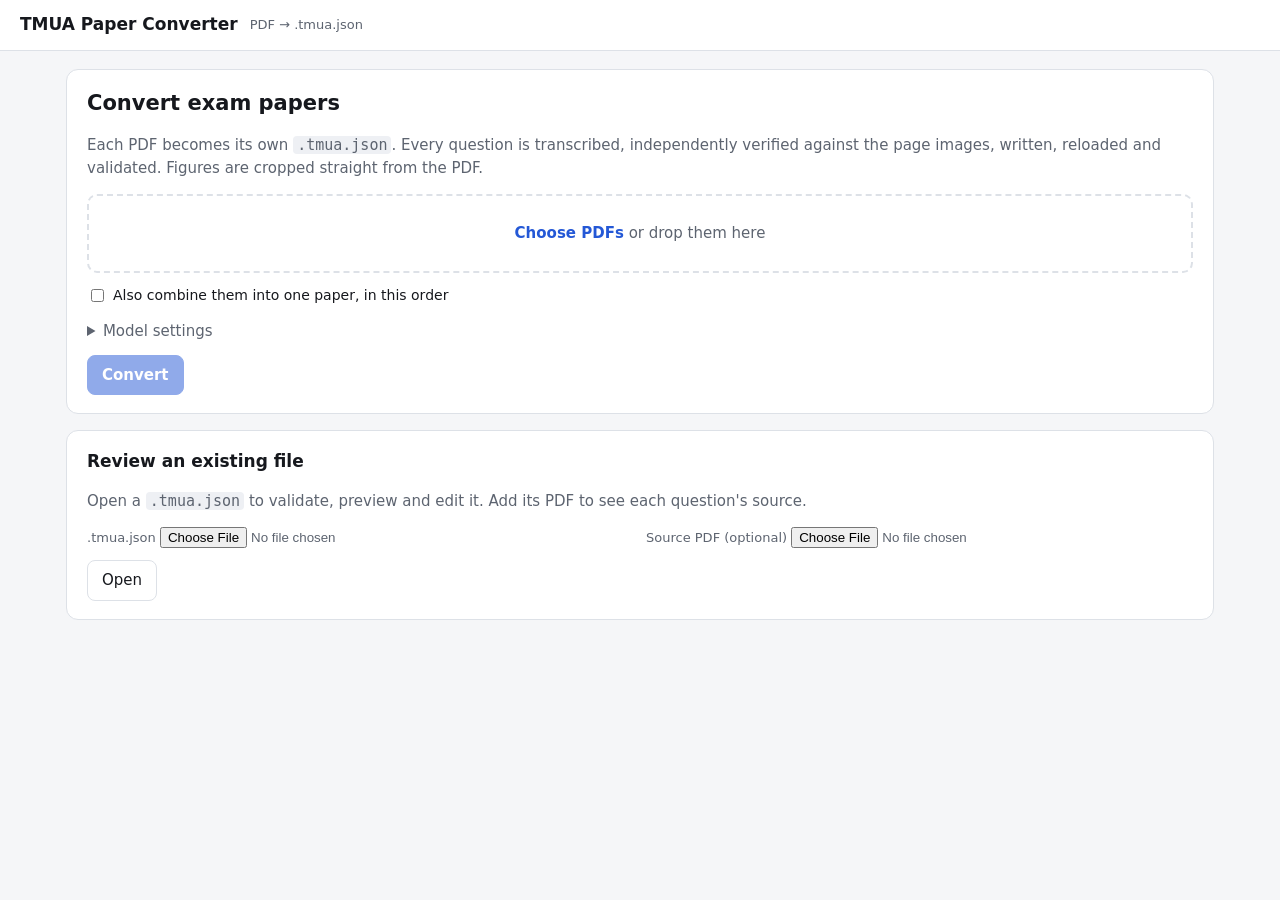
==== tmua_converter/web/static/index.html @ e8d1bb81 "Add TMUA paper converter: PDF to .tmua.json with multi-pass visual checks A local web app and CLI th" ====
<!doctype html>
<html lang="en">
<head>
<meta charset="utf-8">
<meta name="viewport" content="width=device-width, initial-scale=1">
<title>TMUA Paper Converter</title>
<link rel="icon" href="data:image/svg+xml,%3Csvg xmlns=%22http://www.w3.org/2000/svg%22 viewBox=%220 0 32 32%22%3E%3Crect width=%2232%22 height=%2232%22 rx=%226%22 fill=%22%232458d6%22/%3E%3Ctext x=%2216%22 y=%2223%22 font-size=%2218%22 text-anchor=%22middle%22 fill=%22white%22 font-family=%22serif%22%3E%E2%88%91%3C/text%3E%3C/svg%3E">
<link rel="stylesheet" href="vendor/katex/katex.min.css">
<link rel="stylesheet" href="question.css">
<link rel="stylesheet" href="style.css">
<script src="vendor/katex/katex.min.js"></script>
<script src="vendor/katex/contrib/auto-render.min.js"></script>
<script src="question-render.js"></script>
</head>
<body>
<header class="top">
  <a href="#/" class="brand">TMUA Paper Converter</a>
  <span class="tag">PDF → .tmua.json</span>
</header>

<main id="view"></main>

<template id="tpl-home">
  <section class="card">
    <h1>Convert exam papers</h1>
    <p class="muted">Each PDF becomes its own <code>.tmua.json</code>. Every question is transcribed, independently
      verified against the page images, written, reloaded and validated. Figures are cropped straight from the PDF.</p>
    <label class="drop" id="drop">
      <input type="file" id="pdfs" accept="application/pdf,.pdf" multiple hidden>
      <strong>Choose PDFs</strong> or drop them here
    </label>
    <ol id="file-list" class="file-list"></ol>

    <div class="row">
      <label class="check"><input type="checkbox" id="combine"> Also combine them into one paper, in this order</label>
    </div>
    <div class="row" id="combine-row" hidden>
      <label>Combined paper title <input type="text" id="combine-title" placeholder="Exact title for the combined paper"></label>
    </div>

    <details class="settings">
      <summary>Model settings</summary>
      <div class="grid2">
        <label>Model <select id="model"></select></label>
        <label>Effort
          <select id="effort">
            <option value="medium">medium</option>
            <option value="high" selected>high (default)</option>
            <option value="xhigh">xhigh</option>
            <option value="max">max (slowest, most thorough)</option>
          </select>
        </label>
      </div>
      <p class="muted small" id="render-note"></p>
    </details>
    <div class="row" id="key-row" hidden>
      <label>Anthropic API key <input type="password" id="api-key" autocomplete="off" placeholder="sk-ant-…"></label>
      <p class="muted small">Used only for this conversion and never stored. Or set ANTHROPIC_API_KEY before starting the app.</p>
    </div>
    <div class="actions">
      <button id="start" class="primary" disabled>Convert</button>
      <span id="start-msg" class="muted"></span>
    </div>
  </section>

  <section class="card">
    <h2>Review an existing file</h2>
    <p class="muted">Open a <code>.tmua.json</code> to validate, preview and edit it. Add its PDF to see each question's source.</p>
    <div class="grid2">
      <label>.tmua.json <input type="file" id="review-json" accept=".json,application/json"></label>
      <label>Source PDF (optional) <input type="file" id="review-pdf" accept="application/pdf,.pdf"></label>
    </div>
    <div class="actions"><button id="review-open">Open</button> <span id="review-msg" class="muted"></span></div>
  </section>

  <section class="card" id="recent-card" hidden>
    <h2>This session</h2>
    <ul id="recent" class="recent"></ul>
  </section>
</template>

<template id="tpl-job">
  <section class="card">
    <div class="job-head">
      <h1 id="job-title">Converting…</h1>
      <span id="job-status" class="pill"></span>
    </div>
    <p class="muted small">Accuracy over speed: each paper takes a while (every page is read, every question is checked
      at least twice, every figure crop is inspected). You can leave this page open.</p>
    <div id="results"></div>
    <details id="log-box" open>
      <summary>Progress log</summary>
      <pre id="log" class="log"></pre>
    </details>
  </section>
</template>

<template id="tpl-review">
  <section class="card">
    <div class="review-head">
      <div>
        <a id="back" class="small">← back</a>
        <h1 id="rv-file"></h1>
      </div>
      <div class="actions">
        <span id="rv-dirty" class="muted small" hidden>Unsaved changes</span>
        <button id="rv-save" class="primary">Save &amp; re-validate</button>
        <a id="rv-download" class="button">Download .tmua.json</a>
      </div>
    </div>
    <div class="grid5" id="rv-meta"></div>
    <div id="rv-report"></div>
    <div class="filters">
      <label class="check"><input type="radio" name="flt" value="all" checked> All</label>
      <label class="check"><input type="radio" name="flt" value="flagged"> Needs review / issues</label>
    </div>
  </section>
  <div id="rv-questions"></div>
</template>

<script src="app.js"></script>
</body>
</html>
---- tmua_converter/web/static/question.css ----
/* Look of a rendered question (review UI and headless renders). */
.tmua-q { display: flex; gap: 14px; font-family: "Georgia", "DejaVu Serif", serif; font-size: 17px;
  line-height: 1.5; color: #111; background: #fff; }
.tmua-qnum { font-family: system-ui, sans-serif; font-weight: 700; min-width: 1.6em; }
.tmua-qbody { flex: 1; min-width: 0; }
.tmua-stem p { margin: 0 0 0.7em; }
.tmua-fig { margin: 0.4em 0 0.9em; }
.tmua-fig img { max-width: min(100%, 560px); height: auto; display: block; }
.tmua-options { margin-top: 0.4em; }
.tmua-option { display: flex; gap: 12px; margin: 0.35em 0; align-items: baseline; }
.tmua-label { font-family: system-ui, sans-serif; font-weight: 700; min-width: 1.3em; }
.tmua-content p { margin: 0; }
.tmua-q .katex-display { margin: 0.5em 0; }
.tmua-q .katex { font-size: 1.08em; }
---- tmua_converter/web/static/style.css ----
:root {
  --bg: #f5f6f8; --card: #ffffff; --text: #16181d; --muted: #5d6470; --line: #dde1e7;
  --accent: #2458d6; --accent-text: #ffffff; --ok: #1a7f45; --warn: #a15c00; --err: #c0262d;
  --ok-bg: #e6f4ec; --warn-bg: #fdf1dc; --err-bg: #fce8e9; --code: #eef0f4;
}
@media (prefers-color-scheme: dark) {
  :root:not([data-theme="light"]) {
    --bg: #111317; --card: #1b1e24; --text: #e8eaee; --muted: #9aa2ad; --line: #2e333b;
    --accent: #6f98ff; --accent-text: #0b1020; --ok: #5fd08f; --warn: #f0b04f; --err: #ff7a80;
    --ok-bg: #173323; --warn-bg: #3a2c12; --err-bg: #3d1a1c; --code: #262a31;
  }
}
* { box-sizing: border-box; }
body { margin: 0; background: var(--bg); color: var(--text);
  font: 15px/1.5 system-ui, -apple-system, "Segoe UI", Roboto, sans-serif; }
a { color: var(--accent); cursor: pointer; }
code { background: var(--code); padding: 0 4px; border-radius: 4px; }
.top { display: flex; align-items: center; gap: 12px; padding: 12px 20px; border-bottom: 1px solid var(--line);
  background: var(--card); }
.brand { font-weight: 700; color: var(--text); text-decoration: none; font-size: 17px; }
.tag { color: var(--muted); font-size: 13px; }
main { max-width: 1180px; margin: 0 auto; padding: 18px 16px 60px; }
.card { background: var(--card); border: 1px solid var(--line); border-radius: 12px; padding: 18px 20px;
  margin-bottom: 16px; }
h1 { font-size: 21px; margin: 0 0 6px; } h2 { font-size: 17px; margin: 0 0 6px; }
.muted { color: var(--muted); } .small { font-size: 13px; }
label { display: block; font-size: 13px; color: var(--muted); }
label input[type=text], label input[type=password], label input[type=number], label select, textarea {
  display: block; width: 100%; margin-top: 4px; padding: 7px 9px; border: 1px solid var(--line); border-radius: 7px;
  background: var(--bg); color: var(--text); font: inherit; }
textarea { font-family: ui-monospace, SFMono-Regular, Menlo, Consolas, monospace; font-size: 13px; resize: vertical; }
label.check { display: inline-flex; align-items: center; gap: 6px; color: var(--text); font-size: 14px; margin-right: 14px; }
.row { margin: 12px 0; }
.grid2 { display: grid; grid-template-columns: 1fr 1fr; gap: 12px; margin: 10px 0; }
.grid5 { display: grid; grid-template-columns: 2fr 1fr 1fr 1fr 1.4fr; gap: 10px; margin: 10px 0; }
@media (max-width: 760px) { .grid2, .grid5 { grid-template-columns: 1fr; } }
button, .button { display: inline-block; padding: 8px 14px; border-radius: 8px; border: 1px solid var(--line);
  background: var(--card); color: var(--text); font: inherit; cursor: pointer; text-decoration: none; }
button.primary { background: var(--accent); border-color: var(--accent); color: var(--accent-text); font-weight: 600; }
button:disabled { opacity: .5; cursor: default; }
.actions { display: flex; align-items: center; gap: 10px; flex-wrap: wrap; margin-top: 12px; }
.drop { display: block; border: 2px dashed var(--line); border-radius: 10px; padding: 26px; text-align: center;
  cursor: pointer; margin-top: 12px; color: var(--muted); font-size: 15px; }
.drop.over { border-color: var(--accent); background: var(--code); }
.drop strong { color: var(--accent); }
.file-list { padding-left: 22px; margin: 10px 0; }
.file-list li { padding: 6px 0; border-bottom: 1px solid var(--line); }
.file-line { display: flex; align-items: center; gap: 8px; }
.file-line .name { flex: 1; word-break: break-all; }
.file-line button { padding: 2px 8px; }
.overrides { display: grid; grid-template-columns: 2fr 1fr 1fr 1fr 1fr; gap: 8px; margin-top: 6px; }
@media (max-width: 760px) { .overrides { grid-template-columns: 1fr 1fr; } }
details.settings { margin-top: 12px; } summary { cursor: pointer; color: var(--muted); }
.pill { display: inline-block; padding: 2px 10px; border-radius: 999px; font-size: 12px; font-weight: 600;
  background: var(--code); color: var(--muted); }
.pill.ok { background: var(--ok-bg); color: var(--ok); } .pill.warn { background: var(--warn-bg); color: var(--warn); }
.pill.err { background: var(--err-bg); color: var(--err); }
.job-head, .review-head { display: flex; justify-content: space-between; align-items: center; gap: 12px; flex-wrap: wrap; }
.log { background: var(--code); border-radius: 8px; padding: 10px; max-height: 320px; overflow: auto; font-size: 12.5px;
  white-space: pre-wrap; margin: 8px 0 0; }
.result { border: 1px solid var(--line); border-radius: 10px; padding: 12px 14px; margin: 12px 0; }
.result h3 { margin: 0 0 6px; font-size: 16px; word-break: break-all; }
.result ul { margin: 6px 0; padding-left: 18px; }
.recent { list-style: none; padding: 0; margin: 0; } .recent li { padding: 4px 0; }
.filters { margin-top: 6px; }
.issues { list-style: none; padding: 0; margin: 8px 0 0; font-size: 13px; }
.issues li { padding: 3px 8px; border-radius: 6px; margin: 3px 0; }
.issues li.error { background: var(--err-bg); color: var(--err); }
.issues li.warning { background: var(--warn-bg); color: var(--warn); }
.issues li.info { background: var(--code); color: var(--muted); }
.qcard { background: var(--card); border: 1px solid var(--line); border-radius: 12px; margin-bottom: 14px; overflow: hidden; }
.qcard.flagged { border-color: var(--warn); }
.qcard.has-error { border-color: var(--err); }
.qhead { display: flex; justify-content: space-between; align-items: center; padding: 8px 14px; border-bottom: 1px solid var(--line);
  gap: 8px; flex-wrap: wrap; }
.qhead strong { font-size: 15px; }
.qcols { display: grid; grid-template-columns: 1fr 1fr; gap: 0; }
@media (max-width: 900px) { .qcols { grid-template-columns: 1fr; } }
.qcol { padding: 12px 14px; min-width: 0; }
.qcol + .qcol { border-left: 1px solid var(--line); }
@media (max-width: 900px) { .qcol + .qcol { border-left: 0; border-top: 1px solid var(--line); } }
.qcol h4 { margin: 0 0 8px; font-size: 12px; text-transform: uppercase; letter-spacing: .04em; color: var(--muted); }
.source-img { width: 100%; height: auto; background: #fff; border: 1px solid var(--line); border-radius: 6px; }
.render-box { background: #fff; color: #111; border-radius: 6px; padding: 10px; border: 1px solid var(--line); overflow-x: auto; }
.qfoot { padding: 0 14px 12px; }
.editor { display: grid; gap: 8px; margin-top: 8px; }
.editor .opt { display: grid; grid-template-columns: 26px 1fr; gap: 6px; align-items: start; }
.editor .opt b { padding-top: 8px; }
.editor .img-edit { display: grid; grid-template-columns: 120px 1fr auto; gap: 8px; align-items: center; }
.editor .img-edit img { max-width: 120px; background: #fff; border: 1px solid var(--line); }
.history { font-size: 12.5px; color: var(--muted); margin: 6px 0 0; padding-left: 18px; }
.empty { color: var(--muted); padding: 20px; text-align: center; }
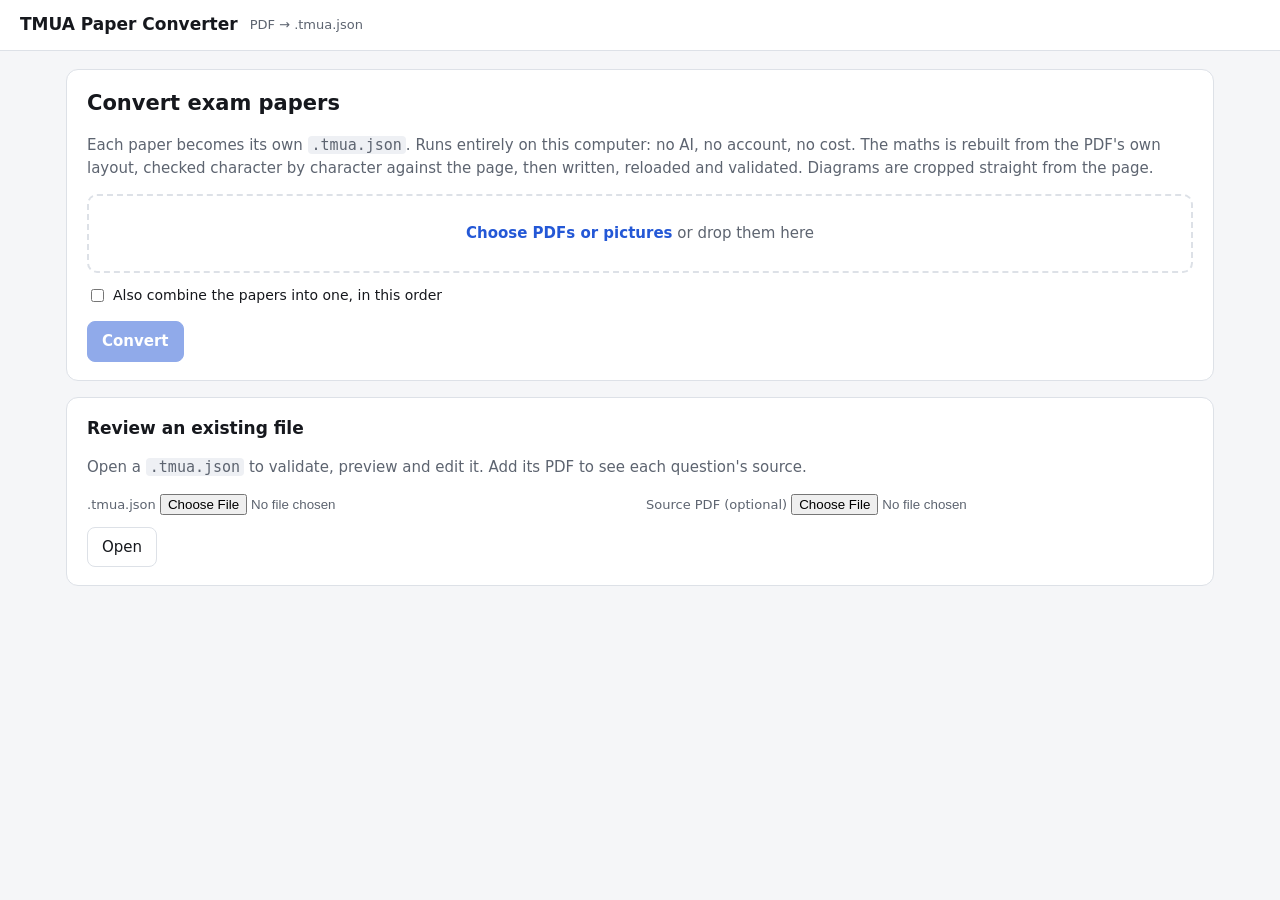
==== commit fa76f832: "Replace the AI pipeline with an offline converter; add picture support The converter no longer uses " ====
--- a/tmua_converter/web/static/index.html
+++ b/tmua_converter/web/static/index.html
@@ -23,40 +23,25 @@
 <template id="tpl-home">
   <section class="card">
     <h1>Convert exam papers</h1>
-    <p class="muted">Each PDF becomes its own <code>.tmua.json</code>. Every question is transcribed, independently
-      verified against the page images, written, reloaded and validated. Figures are cropped straight from the PDF.</p>
+    <p class="muted">Each paper becomes its own <code>.tmua.json</code>. Runs entirely on this computer: no AI, no
+      account, no cost. The maths is rebuilt from the PDF's own layout, checked character by character against the
+      page, then written, reloaded and validated. Diagrams are cropped straight from the page.</p>
     <label class="drop" id="drop">
-      <input type="file" id="pdfs" accept="application/pdf,.pdf" multiple hidden>
-      <strong>Choose PDFs</strong> or drop them here
+      <input type="file" id="pdfs" accept="application/pdf,.pdf,image/*,.png,.jpg,.jpeg,.webp,.tif,.tiff,.bmp" multiple hidden>
+      <strong>Choose PDFs or pictures</strong> or drop them here
     </label>
     <ol id="file-list" class="file-list"></ol>
 
+    <div class="row" id="pages-row" hidden>
+      <label class="check"><input type="checkbox" id="pages"> The pictures are the pages of one paper, in this order</label>
+    </div>
     <div class="row">
-      <label class="check"><input type="checkbox" id="combine"> Also combine them into one paper, in this order</label>
+      <label class="check"><input type="checkbox" id="combine"> Also combine the papers into one, in this order</label>
     </div>
     <div class="row" id="combine-row" hidden>
       <label>Combined paper title <input type="text" id="combine-title" placeholder="Exact title for the combined paper"></label>
     </div>
-
-    <details class="settings">
-      <summary>Model settings</summary>
-      <div class="grid2">
-        <label>Model <select id="model"></select></label>
-        <label>Effort
-          <select id="effort">
-            <option value="medium">medium</option>
-            <option value="high" selected>high (default)</option>
-            <option value="xhigh">xhigh</option>
-            <option value="max">max (slowest, most thorough)</option>
-          </select>
-        </label>
-      </div>
-      <p class="muted small" id="render-note"></p>
-    </details>
-    <div class="row" id="key-row" hidden>
-      <label>Anthropic API key <input type="password" id="api-key" autocomplete="off" placeholder="sk-ant-…"></label>
-      <p class="muted small">Used only for this conversion and never stored. Or set ANTHROPIC_API_KEY before starting the app.</p>
-    </div>
+    <p class="muted small" id="ocr-note"></p>
     <div class="actions">
       <button id="start" class="primary" disabled>Convert</button>
       <span id="start-msg" class="muted"></span>
@@ -85,8 +70,7 @@
       <h1 id="job-title">Converting…</h1>
       <span id="job-status" class="pill"></span>
     </div>
-    <p class="muted small">Accuracy over speed: each paper takes a while (every page is read, every question is checked
-      at least twice, every figure crop is inspected). You can leave this page open.</p>
+    <p class="muted small">A digital PDF takes a few seconds. Scans and photos take longer (every page is read with OCR).</p>
     <div id="results"></div>
     <details id="log-box" open>
       <summary>Progress log</summary>
